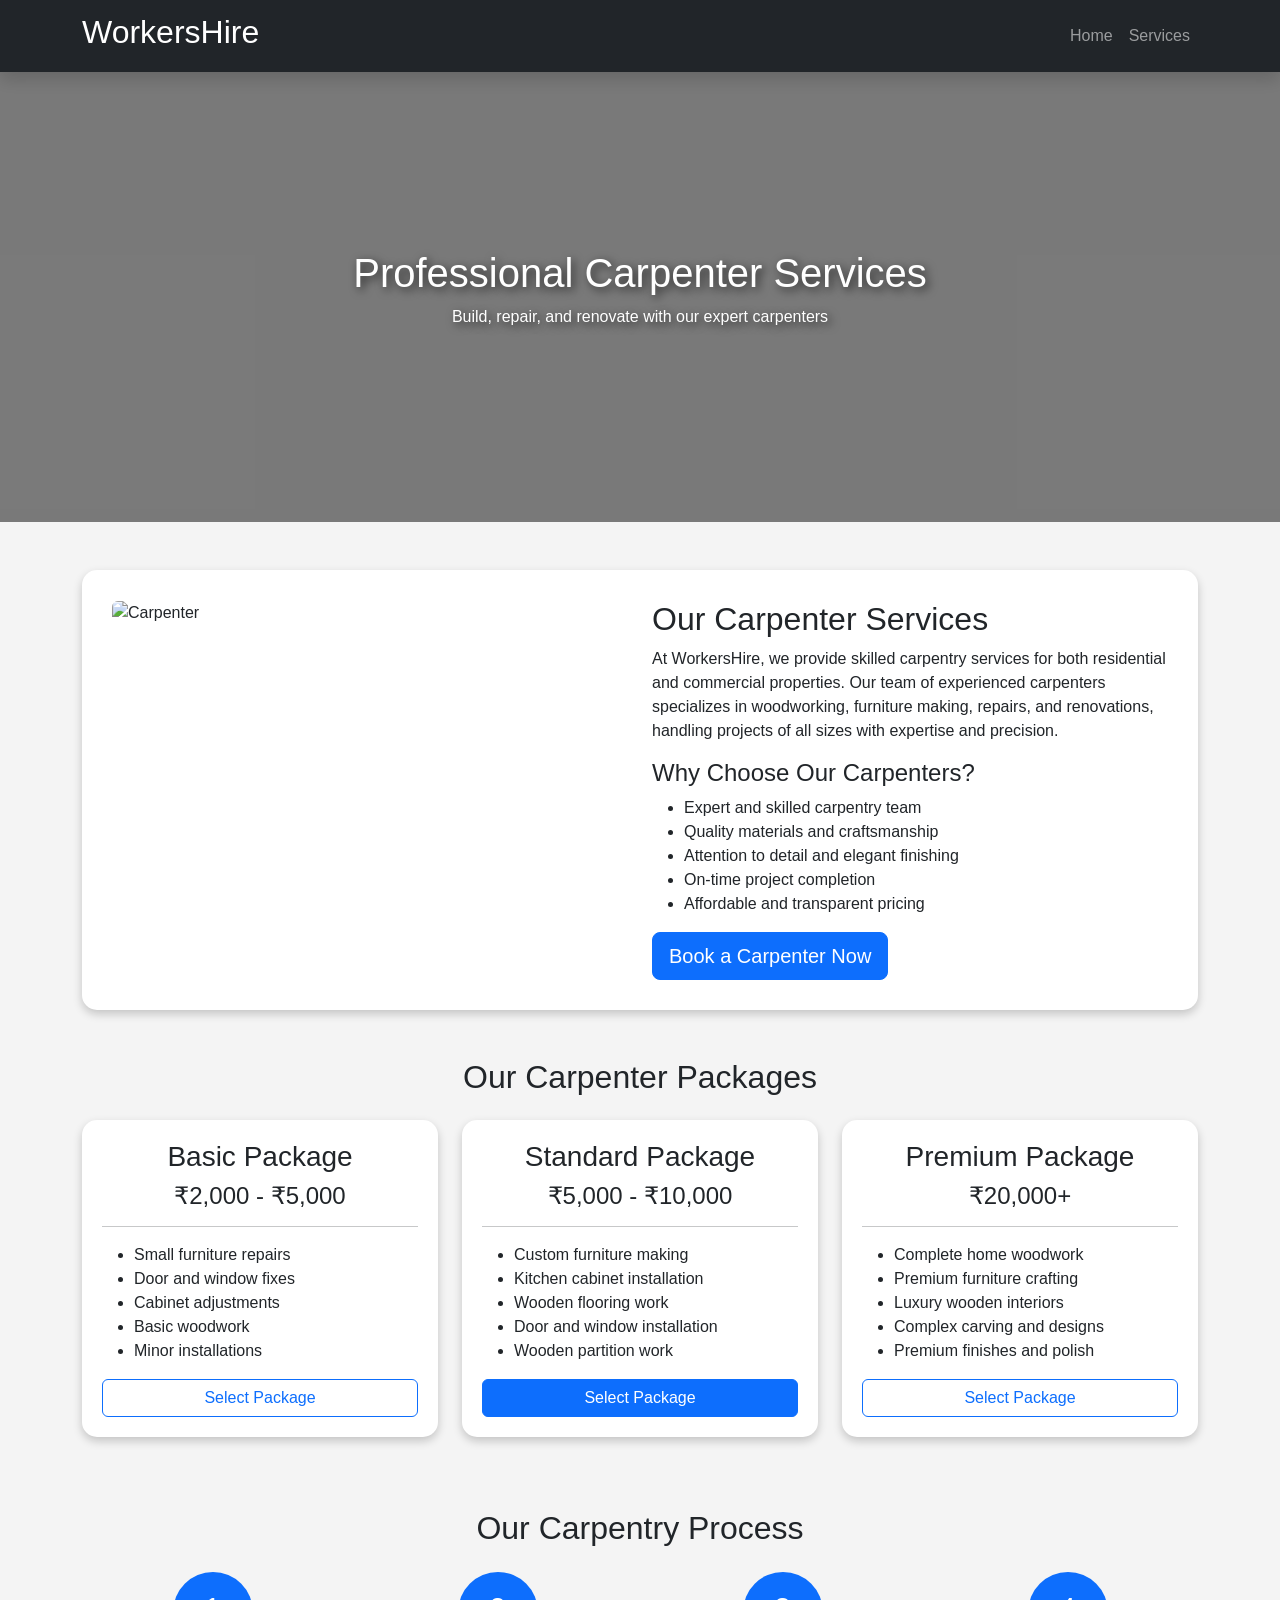
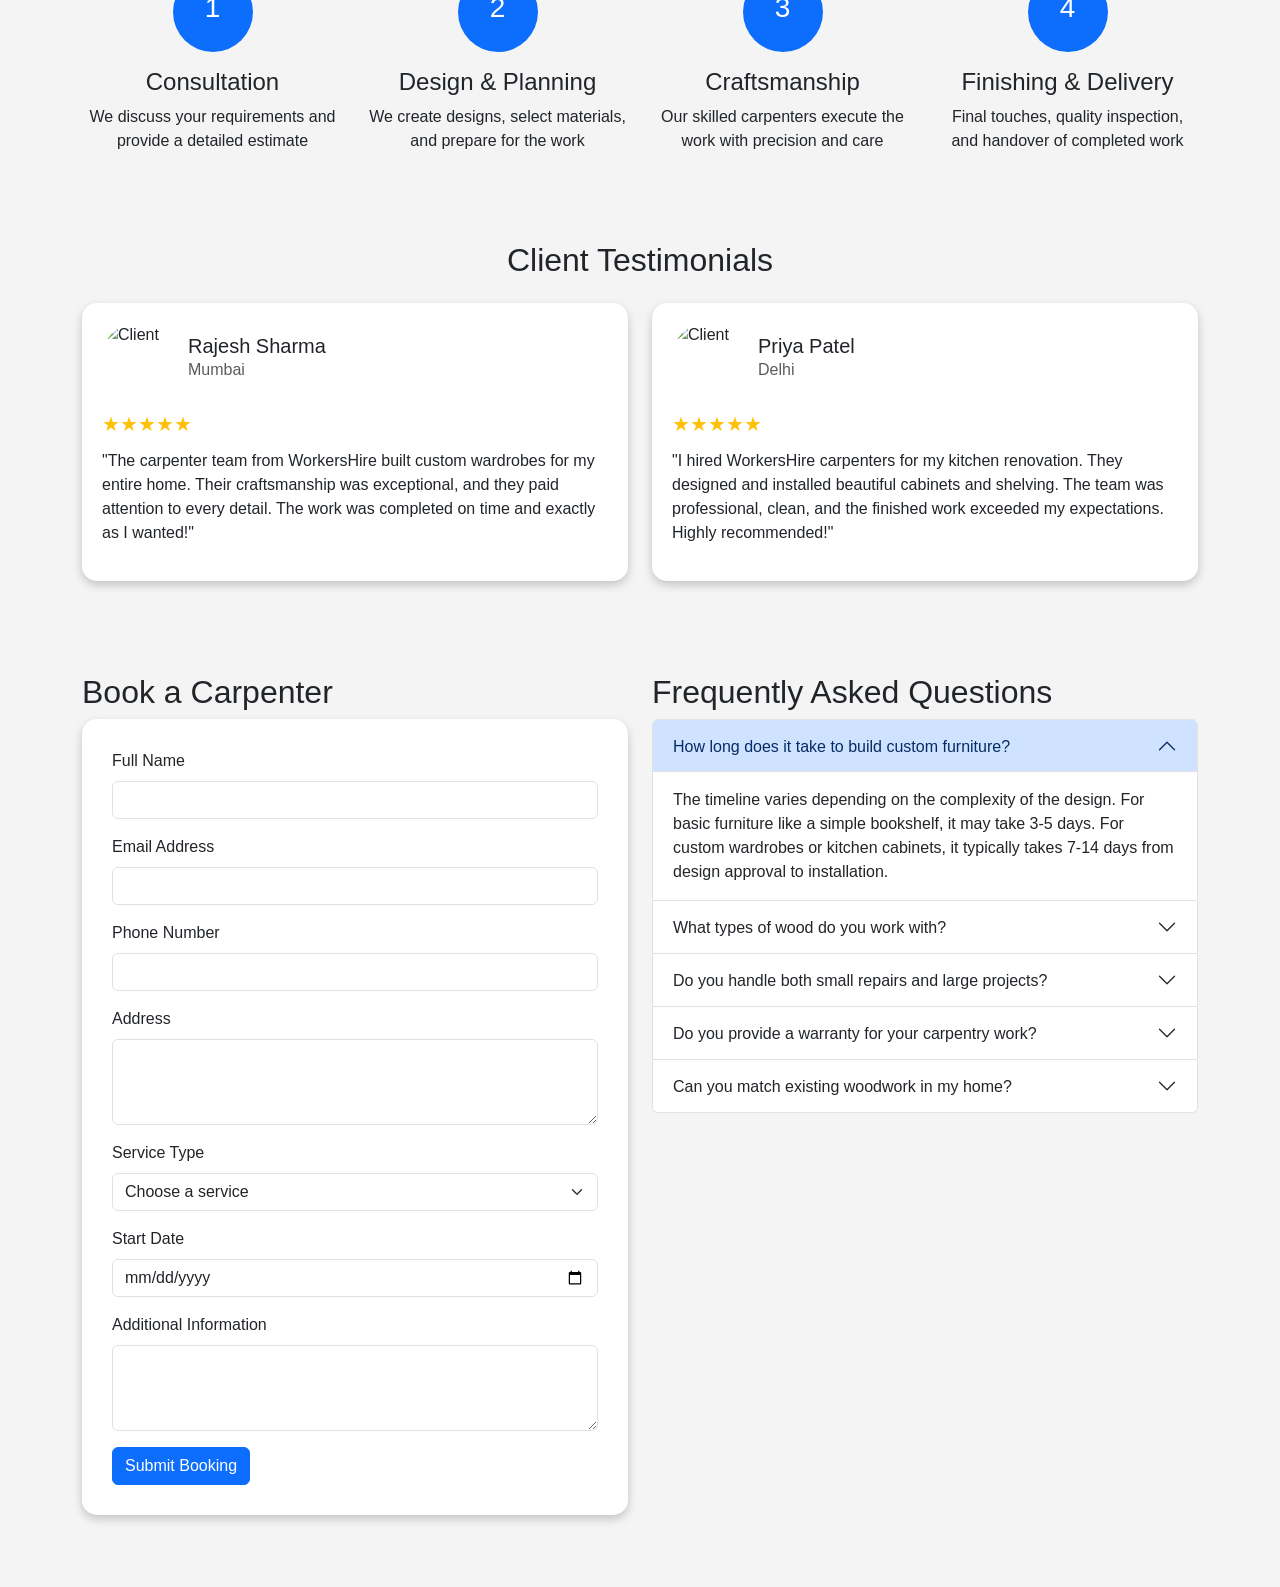
==== frontend/carpenter.html @ bfa10515 "Chnages on 15 march 2026" ====
<!DOCTYPE html>
<html lang="en">
<head>
    <meta charset="UTF-8">
    <meta name="viewport" content="width=device-width, initial-scale=1.0">
    <title>WorkersHire - Carpenter Services</title>
    <link rel="stylesheet" href="style1.css">
    <link href="https://cdn.jsdelivr.net/npm/bootstrap@5.3.0/dist/css/bootstrap.min.css" rel="stylesheet">
    
    <style>
        body {
            font-family: 'Poppins', sans-serif;
            background-color: #f4f4f4;
        }
        .hero {
            background: url('./images/carpenter-hero.jpg') no-repeat center center/cover;
            height: 50vh;
            display: flex;
            align-items: center;
            justify-content: center;
            color: white;
            text-align: center;
            text-shadow: 3px 3px 10px rgba(0, 0, 0, 0.7);
            position: relative;
        }
        .hero::after {
            content: '';
            position: absolute;
            top: 0;
            left: 0;
            width: 100%;
            height: 100%;
            background: rgba(0, 0, 0, 0.5);
        }
        .hero .container {
            position: relative;
            z-index: 2;
        }
        .service-detail {
            border-radius: 15px;
            box-shadow: 0px 4px 10px rgba(0, 0, 0, 0.2);
            padding: 30px;
            background: white;
            margin-bottom: 30px;
        }
        .package-card {
            border-radius: 15px;
            box-shadow: 0px 4px 10px rgba(0, 0, 0, 0.2);
            padding: 20px;
            transition: 0.3s;
            background: white;
            text-align: center;
            height: 100%;
        }
        .package-card:hover {
            transform: scale(1.05);
            box-shadow: 0px 6px 15px rgba(0, 0, 0, 0.3);
        }
        .testimonial-card {
            border-radius: 15px;
            box-shadow: 0px 4px 10px rgba(0, 0, 0, 0.2);
            padding: 20px;
            background: white;
            margin-bottom: 20px;
        }
        .testimonial-card img {
            width: 70px;
            height: 70px;
            border-radius: 50%;
            object-fit: cover;
        }
        .rating {
            color: #ffc107;
            font-size: 20px;
            margin: 10px 0;
        }
        .form-container {
            border-radius: 15px;
            box-shadow: 0px 4px 10px rgba(0, 0, 0, 0.2);
            padding: 30px;
            background: white;
        }
    </style>
</head>
<body>
    <nav class="navbar navbar-expand-lg navbar-dark bg-dark shadow">
        <div class="container">
            <a class="navbar-brand" href="#"><h2>WorkersHire</h2></a>
            <button class="navbar-toggler" type="button" data-bs-toggle="collapse" data-bs-target="#navbarNav">
                <span class="navbar-toggler-icon"></span>
            </button>
            <div class="collapse navbar-collapse" id="navbarNav">
                <ul class="navbar-nav ms-auto">
                    <li class="nav-item"><a class="nav-link" href="./index.html">Home</a></li>
                    <li class="nav-item"><a class="nav-link" href="./services.html">Services</a></li>
                </ul>
            </div>
        </div>
    </nav>

    <header class="hero">
        <div class="container">
            <h1>Professional Carpenter Services</h1>
            <p>Build, repair, and renovate with our expert carpenters</p>
        </div>
    </header>

    <section class="container my-5">
        <div class="service-detail">
            <div class="row">
                <div class="col-md-6">
                    <img src="../images/carpenter.png" alt="Carpenter" class="img-fluid rounded">
                </div>
                <div class="col-md-6">
                    <h2>Our Carpenter Services</h2>
                    <p>At WorkersHire, we provide skilled carpentry services for both residential and commercial properties. Our team of experienced carpenters specializes in woodworking, furniture making, repairs, and renovations, handling projects of all sizes with expertise and precision.</p>
                    <h4>Why Choose Our Carpenters?</h4>
                    <ul>
                        <li>Expert and skilled carpentry team</li>
                        <li>Quality materials and craftsmanship</li>
                        <li>Attention to detail and elegant finishing</li>
                        <li>On-time project completion</li>
                        <li>Affordable and transparent pricing</li>
                    </ul>
                    <button class="btn btn-primary btn-lg" onclick="window.location.href='#target-section'">Book a Carpenter Now</button>
                </div>
            </div>
        </div>
    </section>

    <section class="container my-5">
        <h2 class="text-center mb-4">Our Carpenter Packages</h2>
        <div class="row">
            <div class="col-md-4 mb-4">
                <div class="package-card">
                    <h3>Basic Package</h3>
                    <h4>₹2,000 - ₹5,000</h4>
                    <hr>
                    <ul class="text-start">
                        <li>Small furniture repairs</li>
                        <li>Door and window fixes</li>
                        <li>Cabinet adjustments</li>
                        <li>Basic woodwork</li>
                        <li>Minor installations</li>
                    </ul>
                    <button class="btn btn-outline-primary w-100" onclick="window.location.href='#target-section'">Select Package</button>
                </div>
            </div>
            <div class="col-md-4 mb-4">
                <div class="package-card">
                    <h3>Standard Package</h3>
                    <h4>₹5,000 - ₹10,000</h4>
                    <hr>
                    <ul class="text-start">
                        <li>Custom furniture making</li>
                        <li>Kitchen cabinet installation</li>
                        <li>Wooden flooring work</li>
                        <li>Door and window installation</li>
                        <li>Wooden partition work</li>
                    </ul>
                    <button class="btn btn-primary w-100" onclick="window.location.href='#target-section'">Select Package</button>
                </div>
            </div>
            <div class="col-md-4 mb-4">
                <div class="package-card">
                    <h3>Premium Package</h3>
                    <h4>₹20,000+</h4>
                    <hr>
                    <ul class="text-start">
                        <li>Complete home woodwork</li>
                        <li>Premium furniture crafting</li>
                        <li>Luxury wooden interiors</li>
                        <li>Complex carving and designs</li>
                        <li>Premium finishes and polish</li>
                    </ul>
                    <button class="btn btn-outline-primary w-100" onclick="window.location.href='#target-section'">Select Package</button>
                </div>
            </div>
        </div>
    </section>

    <section class="container my-5">
        <h2 class="text-center mb-4">Our Carpentry Process</h2>
        <div class="row">
            <div class="col-md-3 text-center mb-4">
                <div class="bg-primary text-white rounded-circle d-inline-flex justify-content-center align-items-center mb-3" style="width: 80px; height: 80px;">
                    <h3>1</h3>
                </div>
                <h4>Consultation</h4>
                <p>We discuss your requirements and provide a detailed estimate</p>
            </div>
            <div class="col-md-3 text-center mb-4">
                <div class="bg-primary text-white rounded-circle d-inline-flex justify-content-center align-items-center mb-3" style="width: 80px; height: 80px;">
                    <h3>2</h3>
                </div>
                <h4>Design & Planning</h4>
                <p>We create designs, select materials, and prepare for the work</p>
            </div>
            <div class="col-md-3 text-center mb-4">
                <div class="bg-primary text-white rounded-circle d-inline-flex justify-content-center align-items-center mb-3" style="width: 80px; height: 80px;">
                    <h3>3</h3>
                </div>
                <h4>Craftsmanship</h4>
                <p>Our skilled carpenters execute the work with precision and care</p>
            </div>
            <div class="col-md-3 text-center mb-4">
                <div class="bg-primary text-white rounded-circle d-inline-flex justify-content-center align-items-center mb-3" style="width: 80px; height: 80px;">
                    <h3>4</h3>
                </div>
                <h4>Finishing & Delivery</h4>
                <p>Final touches, quality inspection, and handover of completed work</p>
            </div>
        </div>
    </section>

    <section class="container my-5">
        <h2 class="text-center mb-4">Client Testimonials</h2>
        <div class="row">
            <div class="col-md-6 mb-4">
                <div class="testimonial-card">
                    <div class="d-flex align-items-center mb-3">
                        <img src="../images/male.svg" alt="Client" class="me-3">
                        <div>
                            <h5 class="mb-0">Rajesh Sharma</h5>
                            <p class="text-muted mb-0">Mumbai</p>
                        </div>
                    </div>
                    <div class="rating">★★★★★</div>
                    <p>"The carpenter team from WorkersHire built custom wardrobes for my entire home. Their craftsmanship was exceptional, and they paid attention to every detail. The work was completed on time and exactly as I wanted!"</p>
                </div>
            </div>
            <div class="col-md-6 mb-4">
                <div class="testimonial-card">
                    <div class="d-flex align-items-center mb-3">
                        <img src="../images/female.svg" alt="Client" class="me-3">
                        <div>
                            <h5 class="mb-0">Priya Patel</h5>
                            <p class="text-muted mb-0">Delhi</p>
                        </div>
                    </div>
                    <div class="rating">★★★★★</div>
                    <p>"I hired WorkersHire carpenters for my kitchen renovation. They designed and installed beautiful cabinets and shelving. The team was professional, clean, and the finished work exceeded my expectations. Highly recommended!"</p>
                </div>
            </div>
        </div>
    </section>

    <section class="container my-5" id ="target-section">
        <div class="row">
            <div class="col-md-6 mb-4">
                <h2>Book a Carpenter</h2>
                <div class="form-container">
                    <form>
                        <div class="mb-3">
                            <label for="name" class="form-label">Full Name</label>
                            <input type="text" class="form-control" id="name" required>
                        </div>
                        <div class="mb-3">
                            <label for="email" class="form-label">Email Address</label>
                            <input type="email" class="form-control" id="email" required>
                        </div>
                        <div class="mb-3">
                            <label for="phone" class="form-label">Phone Number</label>
                            <input type="tel" class="form-control" id="phone" required>
                        </div>
                        <div class="mb-3">
                            <label for="address" class="form-label">Address</label>
                            <textarea class="form-control" id="address" rows="3" required></textarea>
                        </div>
                        <div class="mb-3">
                            <label for="service" class="form-label">Service Type</label>
                            <select class="form-select" id="service" required>
                                <option selected disabled value="">Choose a service</option>
                                <option>Furniture Making</option>
                                <option>Furniture Repair</option>
                                <option>Cabinet Installation</option>
                                <option>Door/Window Installation</option>
                                <option>Wooden Flooring</option>
                                <option>Custom Woodwork</option>
                            </select>
                        </div>
                        <div class="mb-3">
                            <label for="start_date" class="form-label">Start Date</label>
                            <input type="date" class="form-control" id="start_date" min="" required>
                        </div>
                        <div class="mb-3">
                            <label for="message" class="form-label">Additional Information</label>
                            <textarea class="form-control" id="message" rows="3"></textarea>
                        </div>
                        <button type="submit" class="btn btn-primary">Submit Booking</button>
                    </form>
                </div>
            </div>
            <div class="col-md-6 mb-4">
                <h2>Frequently Asked Questions</h2>
                <div class="accordion" id="faqAccordion">
                    <div class="accordion-item">
                        <h2 class="accordion-header">
                            <button class="accordion-button" type="button" data-bs-toggle="collapse" data-bs-target="#faq1">
                                How long does it take to build custom furniture?
                            </button>
                        </h2>
                        <div id="faq1" class="accordion-collapse collapse show" data-bs-parent="#faqAccordion">
                            <div class="accordion-body">
                                The timeline varies depending on the complexity of the design. For basic furniture like a simple bookshelf, it may take 3-5 days. For custom wardrobes or kitchen cabinets, it typically takes 7-14 days from design approval to installation.
                            </div>
                        </div>
                    </div>
                    <div class="accordion-item">
                        <h2 class="accordion-header">
                            <button class="accordion-button collapsed" type="button" data-bs-toggle="collapse" data-bs-target="#faq2">
                                What types of wood do you work with?
                            </button>
                        </h2>
                        <div id="faq2" class="accordion-collapse collapse" data-bs-parent="#faqAccordion">
                            <div class="accordion-body">
                                Our carpenters work with a wide range of woods including teak, sheesham, mango wood, oak, pine, and engineered woods like plywood, MDF, and particle board. We can recommend the best material based on your project requirements, durability needs, and budget.
                            </div>
                        </div>
                    </div>
                    <div class="accordion-item">
                        <h2 class="accordion-header">
                            <button class="accordion-button collapsed" type="button" data-bs-toggle="collapse" data-bs-target="#faq3">
                                Do you handle both small repairs and large projects?
                            </button>
                        </h2>
                        <div id="faq3" class="accordion-collapse collapse" data-bs-parent="#faqAccordion">
                            <div class="accordion-body">
                                Yes, our carpenter team is equipped to handle projects of all sizes, from minor furniture repairs to complete home woodwork. We provide the same level of quality and attention to detail regardless of project size.
                            </div>
                        </div>
                    </div>
                    <div class="accordion-item">
                        <h2 class="accordion-header">
                            <button class="accordion-button collapsed" type="button" data-bs-toggle="collapse" data-bs-target="#faq4">
                                Do you provide a warranty for your carpentry work?
                            </button>
                        </h2>
                        <div id="faq4" class="accordion-collapse collapse" data-bs-parent="#faqAccordion">
                            <div class="accordion-body">
                                Yes, we provide a 1-year warranty on our carpentry work. If any issues arise due to poor workmanship or material defects within this period, we will fix them at no additional cost to you.
                            </div>
                        </div>
                    </div>
                    <div class="accordion-item">
                        <h2 class="accordion-header">
                            <button class="accordion-button collapsed" type="button" data-bs-toggle="collapse" data-bs-target="#faq5">
                                Can you match existing woodwork in my home?
                            </button>
                        </h2>
                        <div id="faq5" class="accordion-collapse collapse" data-bs-parent="#faqAccordion">
                            <div class="accordion-body">
                                Yes, our skilled carpenters can match existing woodwork in your home. We carefully analyze the design, wood type, and finish to create new pieces that seamlessly blend with your existing furniture or installations.
                            </div>
                        </div>
                    </div>
                </div>
            </div>
        </div>
    </section>
    <script>
        document.querySelector('form').addEventListener('submit', function(e) {
            e.preventDefault();
            
            // Get the selected service
            const serviceSelect = document.getElementById('service');
            const selectedService = serviceSelect.options[serviceSelect.selectedIndex].text;
            
            // Redirect to payment page with the service parameter
            window.location.href = 'payment.html?service=' + encodeURIComponent(selectedService);
        });

        // Set min date to today
        document.addEventListener('DOMContentLoaded', function() {
            const today = new Date().toISOString().split('T')[0];
            document.getElementById('start_date').min = today;
        });
    </script>

    <script src="https://cdn.jsdelivr.net/npm/bootstrap@5.3.0/dist/js/bootstrap.bundle.min.js"></script>
</body>
</html>
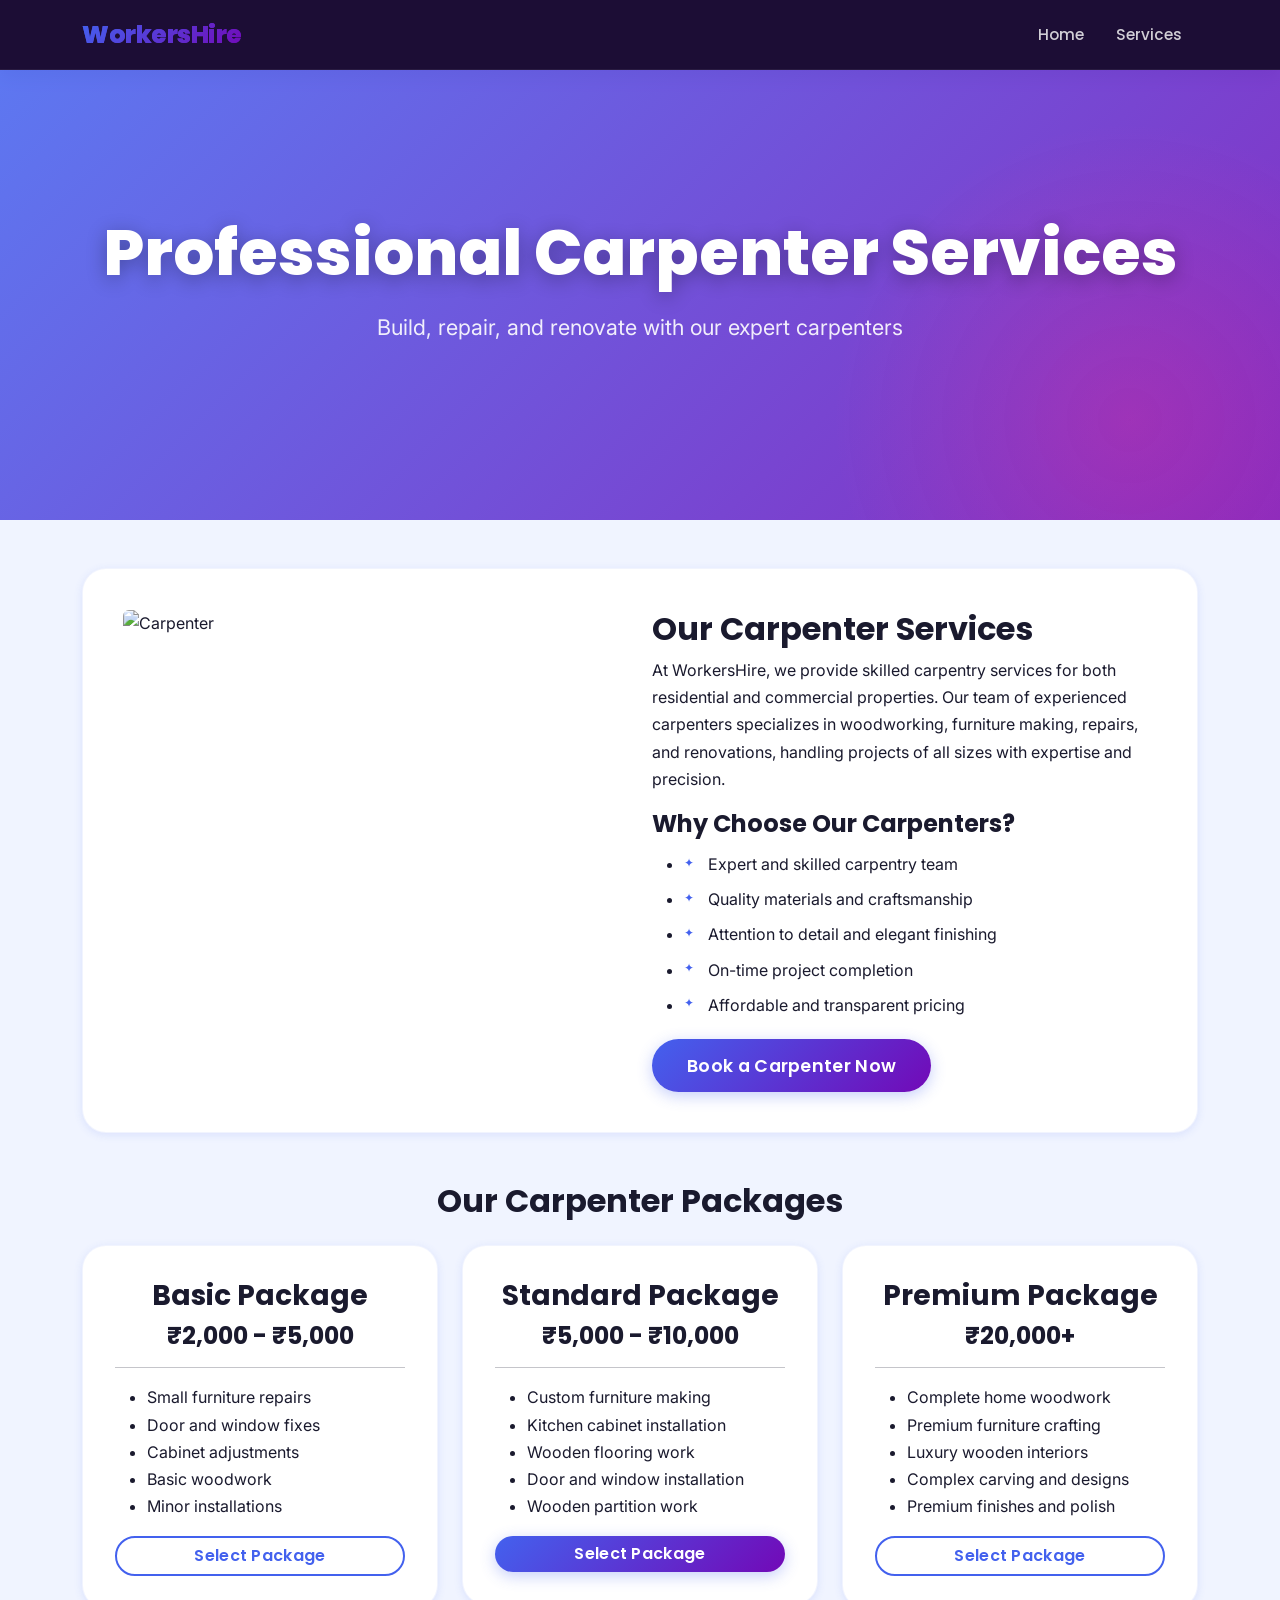
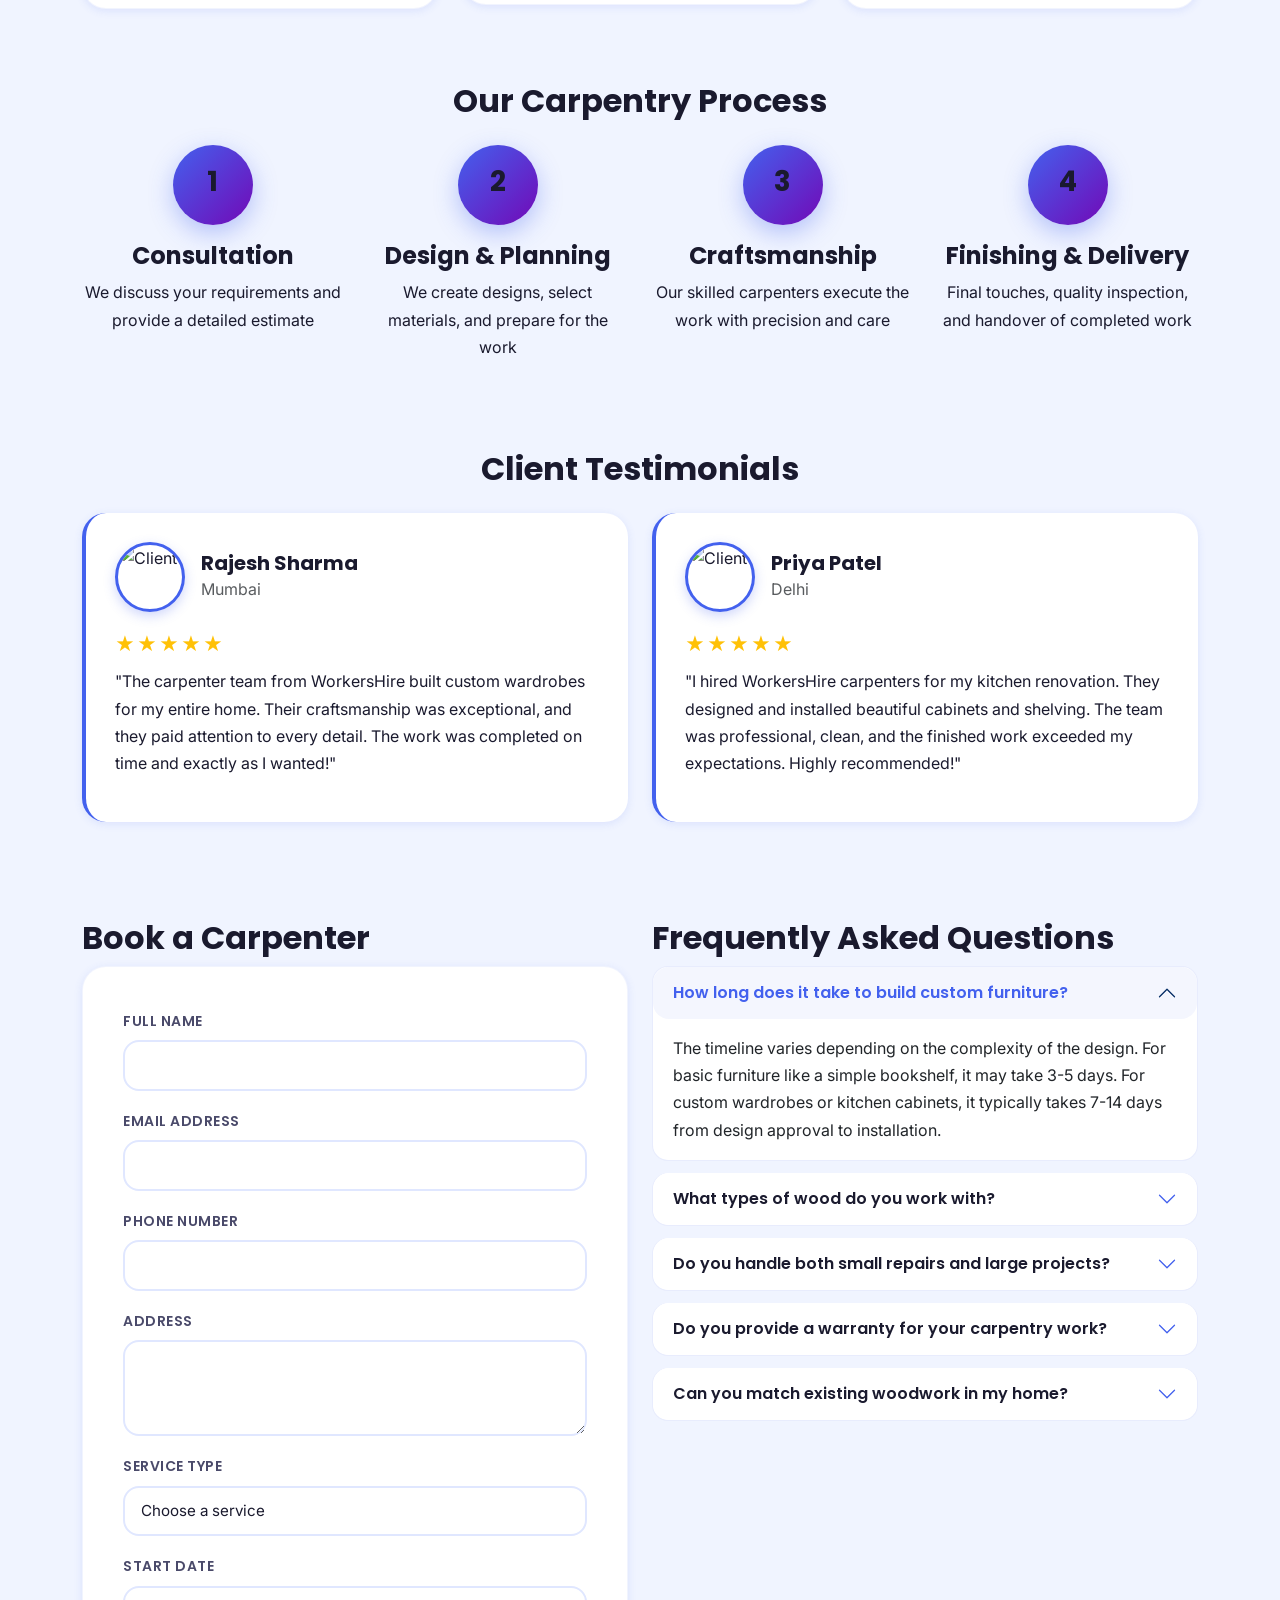
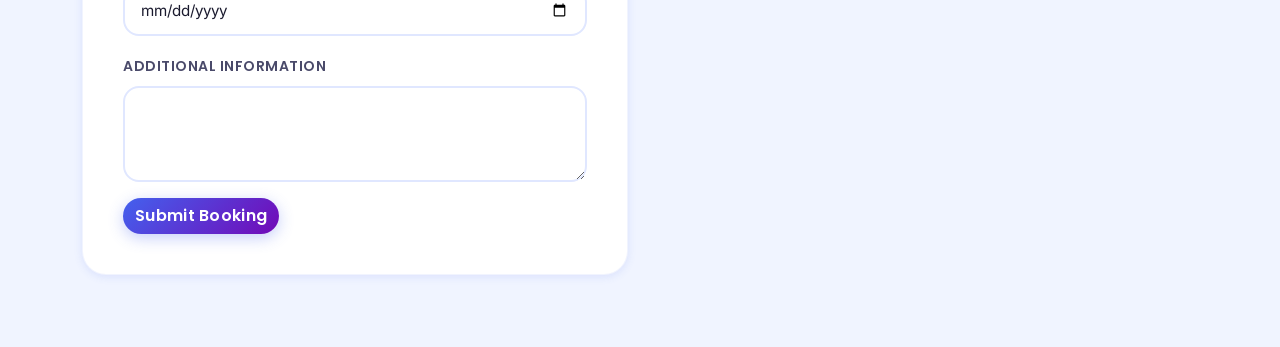
==== commit 8602d954: "feat: comprehensive UI beautification with animations, theme, and proper fonts Co-authored-by: Harsh" ====
--- a/frontend/carpenter.html
+++ b/frontend/carpenter.html
@@ -4,88 +4,16 @@
     <meta charset="UTF-8">
     <meta name="viewport" content="width=device-width, initial-scale=1.0">
     <title>WorkersHire - Carpenter Services</title>
+        <link rel="preconnect" href="https://fonts.googleapis.com">
+    <link rel="preconnect" href="https://fonts.gstatic.com" crossorigin>
+    <link href="https://fonts.googleapis.com/css2?family=Inter:wght@300;400;500;600&family=Poppins:wght@400;500;600;700;800&display=swap" rel="stylesheet">
+    <link href="https://cdn.jsdelivr.net/npm/bootstrap@5.3.0/dist/css/bootstrap.min.css" rel="stylesheet">
     <link rel="stylesheet" href="style1.css">
-    <link href="https://cdn.jsdelivr.net/npm/bootstrap@5.3.0/dist/css/bootstrap.min.css" rel="stylesheet">
-    
-    <style>
-        body {
-            font-family: 'Poppins', sans-serif;
-            background-color: #f4f4f4;
-        }
-        .hero {
-            background: url('./images/carpenter-hero.jpg') no-repeat center center/cover;
-            height: 50vh;
-            display: flex;
-            align-items: center;
-            justify-content: center;
-            color: white;
-            text-align: center;
-            text-shadow: 3px 3px 10px rgba(0, 0, 0, 0.7);
-            position: relative;
-        }
-        .hero::after {
-            content: '';
-            position: absolute;
-            top: 0;
-            left: 0;
-            width: 100%;
-            height: 100%;
-            background: rgba(0, 0, 0, 0.5);
-        }
-        .hero .container {
-            position: relative;
-            z-index: 2;
-        }
-        .service-detail {
-            border-radius: 15px;
-            box-shadow: 0px 4px 10px rgba(0, 0, 0, 0.2);
-            padding: 30px;
-            background: white;
-            margin-bottom: 30px;
-        }
-        .package-card {
-            border-radius: 15px;
-            box-shadow: 0px 4px 10px rgba(0, 0, 0, 0.2);
-            padding: 20px;
-            transition: 0.3s;
-            background: white;
-            text-align: center;
-            height: 100%;
-        }
-        .package-card:hover {
-            transform: scale(1.05);
-            box-shadow: 0px 6px 15px rgba(0, 0, 0, 0.3);
-        }
-        .testimonial-card {
-            border-radius: 15px;
-            box-shadow: 0px 4px 10px rgba(0, 0, 0, 0.2);
-            padding: 20px;
-            background: white;
-            margin-bottom: 20px;
-        }
-        .testimonial-card img {
-            width: 70px;
-            height: 70px;
-            border-radius: 50%;
-            object-fit: cover;
-        }
-        .rating {
-            color: #ffc107;
-            font-size: 20px;
-            margin: 10px 0;
-        }
-        .form-container {
-            border-radius: 15px;
-            box-shadow: 0px 4px 10px rgba(0, 0, 0, 0.2);
-            padding: 30px;
-            background: white;
-        }
-    </style>
 </head>
 <body>
-    <nav class="navbar navbar-expand-lg navbar-dark bg-dark shadow">
+    <nav class="navbar navbar-expand-lg navbar-dark shadow">
         <div class="container">
-            <a class="navbar-brand" href="#"><h2>WorkersHire</h2></a>
+            <a class="navbar-brand" href="index.html"><h2>WorkersHire</h2></a>
             <button class="navbar-toggler" type="button" data-bs-toggle="collapse" data-bs-target="#navbarNav">
                 <span class="navbar-toggler-icon"></span>
             </button>
@@ -98,14 +26,14 @@
         </div>
     </nav>
 
-    <header class="hero">
+    <header class="hero hero-sm">
         <div class="container">
             <h1>Professional Carpenter Services</h1>
             <p>Build, repair, and renovate with our expert carpenters</p>
         </div>
     </header>
 
-    <section class="container my-5">
+    <section class="container my-5 reveal">
         <div class="service-detail">
             <div class="row">
                 <div class="col-md-6">
@@ -128,7 +56,7 @@
         </div>
     </section>
 
-    <section class="container my-5">
+    <section class="container my-5 reveal">
         <h2 class="text-center mb-4">Our Carpenter Packages</h2>
         <div class="row">
             <div class="col-md-4 mb-4">
@@ -179,41 +107,33 @@
         </div>
     </section>
 
-    <section class="container my-5">
+    <section class="container my-5 reveal">
         <h2 class="text-center mb-4">Our Carpentry Process</h2>
         <div class="row">
-            <div class="col-md-3 text-center mb-4">
-                <div class="bg-primary text-white rounded-circle d-inline-flex justify-content-center align-items-center mb-3" style="width: 80px; height: 80px;">
-                    <h3>1</h3>
-                </div>
+            <div class="col-md-3 text-center mb-4 process-step reveal">
+                <div class="step-circle"><h3>1</h3></div>
                 <h4>Consultation</h4>
                 <p>We discuss your requirements and provide a detailed estimate</p>
             </div>
-            <div class="col-md-3 text-center mb-4">
-                <div class="bg-primary text-white rounded-circle d-inline-flex justify-content-center align-items-center mb-3" style="width: 80px; height: 80px;">
-                    <h3>2</h3>
-                </div>
+            <div class="col-md-3 text-center mb-4 process-step reveal">
+                <div class="step-circle"><h3>2</h3></div>
                 <h4>Design & Planning</h4>
                 <p>We create designs, select materials, and prepare for the work</p>
             </div>
-            <div class="col-md-3 text-center mb-4">
-                <div class="bg-primary text-white rounded-circle d-inline-flex justify-content-center align-items-center mb-3" style="width: 80px; height: 80px;">
-                    <h3>3</h3>
-                </div>
+            <div class="col-md-3 text-center mb-4 process-step reveal">
+                <div class="step-circle"><h3>3</h3></div>
                 <h4>Craftsmanship</h4>
                 <p>Our skilled carpenters execute the work with precision and care</p>
             </div>
-            <div class="col-md-3 text-center mb-4">
-                <div class="bg-primary text-white rounded-circle d-inline-flex justify-content-center align-items-center mb-3" style="width: 80px; height: 80px;">
-                    <h3>4</h3>
-                </div>
+            <div class="col-md-3 text-center mb-4 process-step reveal">
+                <div class="step-circle"><h3>4</h3></div>
                 <h4>Finishing & Delivery</h4>
                 <p>Final touches, quality inspection, and handover of completed work</p>
             </div>
         </div>
     </section>
 
-    <section class="container my-5">
+    <section class="container my-5 reveal">
         <h2 class="text-center mb-4">Client Testimonials</h2>
         <div class="row">
             <div class="col-md-6 mb-4">
@@ -245,7 +165,7 @@
         </div>
     </section>
 
-    <section class="container my-5" id ="target-section">
+    <section class="container my-5 reveal" id ="target-section">
         <div class="row">
             <div class="col-md-6 mb-4">
                 <h2>Book a Carpenter</h2>
@@ -378,5 +298,17 @@
     </script>
 
     <script src="https://cdn.jsdelivr.net/npm/bootstrap@5.3.0/dist/js/bootstrap.bundle.min.js"></script>
+
+    <script>
+        window.addEventListener('scroll', () => {
+            document.querySelector('.navbar').classList.toggle('scrolled', window.scrollY > 50);
+        });
+        const observer = new IntersectionObserver((entries) => {
+            entries.forEach(entry => {
+                if (entry.isIntersecting) entry.target.classList.add('revealed');
+            });
+        }, { threshold: 0.1 });
+        document.querySelectorAll('.reveal').forEach(el => observer.observe(el));
+    </script>
 </body>
 </html>
--- a/frontend/style1.css
+++ b/frontend/style1.css
@@ -0,0 +1,1016 @@
+/* ============================================================
+   WorkersHire — Global Design System
+   Fonts: Poppins (headings/UI), Inter (body text)
+   Palette: Blue–Violet gradient primary, warm white backgrounds
+   ============================================================ */
+
+/* ---------- Google Fonts ---------- */
+@import url('https://fonts.googleapis.com/css2?family=Inter:wght@300;400;500;600&family=Poppins:wght@400;500;600;700;800&display=swap');
+
+/* ---------- CSS Variables ---------- */
+:root {
+  --primary:        #4361ee;
+  --primary-dark:   #3a0ca3;
+  --secondary:      #7209b7;
+  --accent:         #f72585;
+  --success:        #06d6a0;
+  --warning:        #ffd166;
+  --danger:         #ef233c;
+
+  --bg-light:       #f0f4ff;
+  --bg-white:       #ffffff;
+  --bg-dark:        #10002b;
+
+  --text-dark:      #1a1a2e;
+  --text-medium:    #4a4a6a;
+  --text-light:     #9a9ab0;
+  --text-white:     #ffffff;
+
+  --shadow-sm:      0 2px 8px rgba(67, 97, 238, 0.12);
+  --shadow-md:      0 8px 24px rgba(67, 97, 238, 0.18);
+  --shadow-lg:      0 20px 50px rgba(67, 97, 238, 0.22);
+  --shadow-glow:    0 0 30px rgba(114, 9, 183, 0.35);
+
+  --radius-sm:      8px;
+  --radius-md:      16px;
+  --radius-lg:      24px;
+  --radius-xl:      36px;
+  --radius-full:    9999px;
+
+  --transition:     0.35s cubic-bezier(0.4, 0, 0.2, 1);
+  --transition-slow:0.6s cubic-bezier(0.4, 0, 0.2, 1);
+
+  --gradient-main:  linear-gradient(135deg, var(--primary) 0%, var(--secondary) 100%);
+  --gradient-warm:  linear-gradient(135deg, #f72585 0%, #7209b7 100%);
+  --gradient-cool:  linear-gradient(135deg, #4cc9f0 0%, #4361ee 100%);
+  --gradient-hero:  linear-gradient(135deg, rgba(67,97,238,0.85) 0%, rgba(114,9,183,0.85) 100%);
+}
+
+/* ---------- Reset & Base ---------- */
+*, *::before, *::after {
+  box-sizing: border-box;
+}
+
+html {
+  scroll-behavior: smooth;
+}
+
+body {
+  font-family: 'Inter', 'Poppins', sans-serif;
+  font-size: 1rem;
+  line-height: 1.7;
+  color: var(--text-dark);
+  background-color: var(--bg-light);
+  overflow-x: hidden;
+}
+
+h1, h2, h3, h4, h5, h6 {
+  font-family: 'Poppins', sans-serif;
+  font-weight: 700;
+  line-height: 1.25;
+  color: var(--text-dark);
+}
+
+a {
+  transition: color var(--transition);
+}
+
+img {
+  max-width: 100%;
+  height: auto;
+}
+
+/* ---------- Keyframe Animations ---------- */
+@keyframes fadeInUp {
+  from { opacity: 0; transform: translateY(30px); }
+  to   { opacity: 1; transform: translateY(0); }
+}
+
+@keyframes fadeInDown {
+  from { opacity: 0; transform: translateY(-30px); }
+  to   { opacity: 1; transform: translateY(0); }
+}
+
+@keyframes fadeInLeft {
+  from { opacity: 0; transform: translateX(-40px); }
+  to   { opacity: 1; transform: translateX(0); }
+}
+
+@keyframes fadeInRight {
+  from { opacity: 0; transform: translateX(40px); }
+  to   { opacity: 1; transform: translateX(0); }
+}
+
+@keyframes scaleIn {
+  from { opacity: 0; transform: scale(0.85); }
+  to   { opacity: 1; transform: scale(1); }
+}
+
+@keyframes float {
+  0%, 100% { transform: translateY(0); }
+  50%       { transform: translateY(-12px); }
+}
+
+@keyframes pulse-glow {
+  0%, 100% { box-shadow: 0 0 0 0 rgba(67, 97, 238, 0.35); }
+  50%       { box-shadow: 0 0 0 16px rgba(67, 97, 238, 0); }
+}
+
+@keyframes shimmer {
+  0%   { background-position: -200% 0; }
+  100% { background-position:  200% 0; }
+}
+
+@keyframes gradientShift {
+  0%   { background-position: 0% 50%; }
+  50%  { background-position: 100% 50%; }
+  100% { background-position: 0% 50%; }
+}
+
+@keyframes rotateIn {
+  from { opacity: 0; transform: rotate(-6deg) scale(0.9); }
+  to   { opacity: 1; transform: rotate(0) scale(1); }
+}
+
+/* ---------- Utility Animation Classes ---------- */
+.animate-fade-up   { animation: fadeInUp   0.7s var(--transition) both; }
+.animate-fade-down { animation: fadeInDown 0.7s var(--transition) both; }
+.animate-fade-left { animation: fadeInLeft 0.7s var(--transition) both; }
+.animate-fade-right{ animation: fadeInRight 0.7s var(--transition) both; }
+.animate-scale     { animation: scaleIn    0.6s var(--transition) both; }
+.animate-float     { animation: float 3s ease-in-out infinite; }
+
+.delay-1 { animation-delay: 0.1s; }
+.delay-2 { animation-delay: 0.2s; }
+.delay-3 { animation-delay: 0.3s; }
+.delay-4 { animation-delay: 0.4s; }
+.delay-5 { animation-delay: 0.5s; }
+.delay-6 { animation-delay: 0.6s; }
+
+/* ---------- Scroll-reveal (JS adds .revealed) ---------- */
+.reveal {
+  opacity: 0;
+  transform: translateY(40px);
+  transition: opacity 0.7s ease, transform 0.7s ease;
+}
+.reveal.revealed {
+  opacity: 1;
+  transform: translateY(0);
+}
+
+/* ---------- Navbar ---------- */
+.navbar {
+  background: rgba(16, 0, 43, 0.95) !important;
+  backdrop-filter: blur(16px);
+  -webkit-backdrop-filter: blur(16px);
+  border-bottom: 1px solid rgba(255, 255, 255, 0.06);
+  padding: 0.85rem 0;
+  transition: background var(--transition), box-shadow var(--transition);
+  box-shadow: 0 2px 20px rgba(0, 0, 0, 0.25);
+}
+
+.navbar.scrolled {
+  background: rgba(16, 0, 43, 0.98) !important;
+  box-shadow: 0 4px 30px rgba(0, 0, 0, 0.4);
+}
+
+.navbar-brand {
+  font-family: 'Poppins', sans-serif;
+  font-size: 1.55rem;
+  font-weight: 800;
+  background: var(--gradient-main);
+  -webkit-background-clip: text;
+  -webkit-text-fill-color: transparent;
+  background-clip: text;
+  letter-spacing: -0.5px;
+  transition: opacity var(--transition);
+}
+
+.navbar-brand:hover {
+  opacity: 0.85;
+}
+
+.navbar-brand h2 {
+  font-size: inherit;
+  font-weight: inherit;
+  margin: 0;
+  background: var(--gradient-main);
+  -webkit-background-clip: text;
+  -webkit-text-fill-color: transparent;
+  background-clip: text;
+}
+
+.nav-link {
+  font-family: 'Poppins', sans-serif;
+  font-weight: 500;
+  font-size: 0.95rem;
+  color: rgba(255, 255, 255, 0.8) !important;
+  padding: 0.5rem 1rem !important;
+  border-radius: var(--radius-full);
+  transition: color var(--transition), background var(--transition);
+  position: relative;
+}
+
+.nav-link::after {
+  content: '';
+  position: absolute;
+  bottom: 4px;
+  left: 50%;
+  transform: translateX(-50%);
+  width: 0;
+  height: 2px;
+  background: var(--gradient-main);
+  border-radius: var(--radius-full);
+  transition: width var(--transition);
+}
+
+.nav-link:hover {
+  color: #fff !important;
+  background: rgba(255, 255, 255, 0.08);
+}
+
+.nav-link:hover::after,
+.nav-link.active::after {
+  width: 60%;
+}
+
+/* Navbar CTA button */
+.navbar .btn-nav-cta {
+  background: var(--gradient-main);
+  color: #fff !important;
+  border: none;
+  border-radius: var(--radius-full);
+  padding: 0.45rem 1.25rem !important;
+  font-weight: 600;
+  transition: transform var(--transition), box-shadow var(--transition), opacity var(--transition);
+}
+
+.navbar .btn-nav-cta::after { display: none; }
+
+.navbar .btn-nav-cta:hover {
+  transform: translateY(-2px);
+  box-shadow: 0 8px 20px rgba(67, 97, 238, 0.4);
+  opacity: 1;
+}
+
+/* ---------- Hero Sections ---------- */
+.hero {
+  position: relative;
+  min-height: 88vh;
+  display: flex;
+  align-items: center;
+  justify-content: center;
+  text-align: center;
+  overflow: hidden;
+  background-size: cover !important;
+  background-position: center !important;
+  background-repeat: no-repeat !important;
+}
+
+.hero::before {
+  content: '';
+  position: absolute;
+  inset: 0;
+  background: var(--gradient-hero);
+  z-index: 1;
+}
+
+/* Animated blob decorations */
+.hero::after {
+  content: '';
+  position: absolute;
+  width: 600px;
+  height: 600px;
+  background: radial-gradient(circle, rgba(247,37,133,0.25) 0%, transparent 70%);
+  bottom: -200px;
+  right: -150px;
+  border-radius: 50%;
+  z-index: 1;
+  animation: float 6s ease-in-out infinite;
+}
+
+.hero .container {
+  position: relative;
+  z-index: 2;
+}
+
+.hero h1 {
+  font-size: clamp(2.2rem, 5vw, 4rem);
+  font-weight: 800;
+  color: #fff;
+  text-shadow: 0 4px 20px rgba(0, 0, 0, 0.3);
+  margin-bottom: 1rem;
+  animation: fadeInDown 0.9s ease both;
+}
+
+.hero p {
+  font-size: clamp(1rem, 2.5vw, 1.35rem);
+  color: rgba(255, 255, 255, 0.9);
+  max-width: 640px;
+  margin: 0 auto 2rem;
+  animation: fadeInUp 0.9s 0.2s ease both;
+}
+
+.hero .btn {
+  animation: scaleIn 0.7s 0.4s ease both;
+}
+
+/* Shorter hero for inner pages */
+.hero-sm {
+  min-height: 50vh;
+}
+
+/* ---------- Buttons ---------- */
+.btn {
+  font-family: 'Poppins', sans-serif;
+  font-weight: 600;
+  border-radius: var(--radius-full);
+  letter-spacing: 0.3px;
+  transition: transform var(--transition), box-shadow var(--transition), opacity var(--transition);
+  position: relative;
+  overflow: hidden;
+}
+
+.btn::before {
+  content: '';
+  position: absolute;
+  top: 0;
+  left: -100%;
+  width: 100%;
+  height: 100%;
+  background: linear-gradient(90deg, transparent, rgba(255,255,255,0.18), transparent);
+  transition: left 0.5s ease;
+}
+
+.btn:hover::before {
+  left: 100%;
+}
+
+.btn:hover {
+  transform: translateY(-3px);
+}
+
+.btn:active {
+  transform: translateY(-1px);
+}
+
+.btn-primary {
+  background: var(--gradient-main);
+  border: none;
+  color: #fff;
+  box-shadow: 0 4px 15px rgba(67, 97, 238, 0.3);
+}
+
+.btn-primary:hover {
+  box-shadow: 0 8px 25px rgba(67, 97, 238, 0.45);
+  background: var(--gradient-main);
+  color: #fff;
+}
+
+.btn-outline-primary {
+  border: 2px solid var(--primary);
+  color: var(--primary);
+  background: transparent;
+}
+
+.btn-outline-primary:hover {
+  background: var(--gradient-main);
+  border-color: transparent;
+  color: #fff;
+  box-shadow: 0 8px 25px rgba(67, 97, 238, 0.35);
+}
+
+.btn-light {
+  background: rgba(255, 255, 255, 0.95);
+  color: var(--primary-dark);
+  font-weight: 700;
+  box-shadow: 0 4px 20px rgba(0, 0, 0, 0.15);
+}
+
+.btn-light:hover {
+  background: #fff;
+  color: var(--primary);
+  box-shadow: 0 10px 30px rgba(0, 0, 0, 0.2);
+}
+
+.btn-success {
+  background: linear-gradient(135deg, #06d6a0, #0096c7);
+  border: none;
+  color: #fff;
+  box-shadow: 0 4px 15px rgba(6, 214, 160, 0.3);
+}
+
+.btn-success:hover {
+  background: linear-gradient(135deg, #05c495, #008ab3);
+  box-shadow: 0 8px 25px rgba(6, 214, 160, 0.45);
+  color: #fff;
+}
+
+.btn-secondary {
+  background: linear-gradient(135deg, #6c757d, #495057);
+  border: none;
+  color: #fff;
+}
+
+.btn-lg {
+  padding: 0.85rem 2.2rem;
+  font-size: 1.1rem;
+}
+
+/* ---------- Cards (service cards, package cards, etc.) ---------- */
+.service-card,
+.package-card,
+.worker-card,
+.stat-card {
+  background: var(--bg-white);
+  border-radius: var(--radius-lg);
+  box-shadow: var(--shadow-sm);
+  transition: transform var(--transition), box-shadow var(--transition);
+  overflow: hidden;
+  border: 1px solid rgba(67, 97, 238, 0.07);
+}
+
+.service-card:hover,
+.package-card:hover,
+.worker-card:hover {
+  transform: translateY(-8px) scale(1.01);
+  box-shadow: var(--shadow-lg);
+  border-color: rgba(67, 97, 238, 0.15);
+}
+
+.service-card img {
+  width: 100%;
+  height: 200px;
+  object-fit: cover;
+  border-radius: var(--radius-md) var(--radius-md) 0 0;
+  transition: transform var(--transition-slow);
+}
+
+.service-card:hover img {
+  transform: scale(1.06);
+}
+
+.service-card h3 {
+  font-size: 1.25rem;
+  font-weight: 700;
+  margin-top: 1rem;
+  color: var(--text-dark);
+}
+
+.package-card {
+  padding: 2rem;
+  text-align: center;
+  position: relative;
+}
+
+.package-card.featured {
+  background: var(--gradient-main);
+  color: #fff;
+  transform: scale(1.04);
+}
+
+.package-card.featured h3,
+.package-card.featured h4,
+.package-card.featured li,
+.package-card.featured p {
+  color: #fff !important;
+}
+
+.package-card.featured .btn {
+  background: rgba(255,255,255,0.2);
+  border: 2px solid rgba(255,255,255,0.7);
+  color: #fff;
+}
+
+.package-card.featured .btn:hover {
+  background: #fff;
+  color: var(--primary);
+}
+
+/* ---------- Section Titles ---------- */
+.section-title {
+  font-size: clamp(1.8rem, 3vw, 2.5rem);
+  font-weight: 800;
+  color: var(--text-dark);
+  margin-bottom: 0.5rem;
+  position: relative;
+  display: inline-block;
+}
+
+.section-title::after {
+  content: '';
+  display: block;
+  width: 60px;
+  height: 4px;
+  background: var(--gradient-main);
+  border-radius: var(--radius-full);
+  margin: 0.6rem auto 0;
+}
+
+.section-subtitle {
+  font-size: 1.05rem;
+  color: var(--text-medium);
+  max-width: 600px;
+  margin: 0 auto 2.5rem;
+}
+
+/* ---------- About Section ---------- */
+.about-section {
+  padding: 80px 0;
+  background: var(--gradient-main);
+  background-size: 200% 200%;
+  animation: gradientShift 8s ease infinite;
+  color: #fff;
+  text-align: center;
+  border-radius: var(--radius-xl);
+  margin: 40px auto;
+  width: 90%;
+  box-shadow: var(--shadow-lg);
+  position: relative;
+  overflow: hidden;
+}
+
+.about-section::before {
+  content: '';
+  position: absolute;
+  width: 400px;
+  height: 400px;
+  background: rgba(255, 255, 255, 0.06);
+  border-radius: 50%;
+  top: -100px;
+  left: -100px;
+  pointer-events: none;
+}
+
+.about-section::after {
+  content: '';
+  position: absolute;
+  width: 300px;
+  height: 300px;
+  background: rgba(255, 255, 255, 0.06);
+  border-radius: 50%;
+  bottom: -80px;
+  right: -80px;
+  pointer-events: none;
+}
+
+.about-section h2 {
+  color: #fff;
+  font-size: 2.4rem;
+  font-weight: 800;
+  margin-bottom: 1rem;
+}
+
+.about-section p {
+  font-size: 1.1rem;
+  color: rgba(255,255,255,0.9);
+  max-width: 780px;
+  margin: 0 auto 1rem;
+}
+
+.about-section .list-group-item {
+  background: rgba(255,255,255,0.1);
+  border: 1px solid rgba(255,255,255,0.15);
+  color: #fff;
+  border-radius: var(--radius-sm);
+  margin-bottom: 0.5rem;
+  font-weight: 500;
+  backdrop-filter: blur(6px);
+  transition: background var(--transition), transform var(--transition);
+}
+
+.about-section .list-group-item:hover {
+  background: rgba(255,255,255,0.18);
+  transform: translateX(6px);
+}
+
+/* ---------- Services Section (home page) ---------- */
+.services-section {
+  padding: 80px 0;
+  text-align: center;
+  border-radius: var(--radius-xl);
+  margin: 40px auto;
+  width: 90%;
+  background: var(--bg-white);
+  box-shadow: var(--shadow-md);
+}
+
+.services-section h2 {
+  font-size: 2.2rem;
+  font-weight: 800;
+  margin-bottom: 0.5rem;
+  background: var(--gradient-main);
+  -webkit-background-clip: text;
+  -webkit-text-fill-color: transparent;
+  background-clip: text;
+}
+
+/* Service buttons on home page */
+.services-section .btn-service {
+  font-family: 'Poppins', sans-serif;
+  font-size: 1rem;
+  font-weight: 600;
+  padding: 1rem 1.2rem;
+  border-radius: var(--radius-md);
+  background: var(--gradient-main);
+  border: none;
+  color: #fff;
+  transition: transform var(--transition), box-shadow var(--transition);
+  box-shadow: var(--shadow-sm);
+  width: 100%;
+}
+
+.services-section .btn-service:hover {
+  transform: translateY(-5px) scale(1.03);
+  box-shadow: var(--shadow-md);
+}
+
+/* Override Bootstrap btn-primary inside services-section */
+.services-section .btn-primary {
+  font-size: 1rem;
+  padding: 1rem 1.2rem;
+  border-radius: var(--radius-md);
+}
+
+/* ---------- Testimonials ---------- */
+.testimonial-card {
+  background: var(--bg-white);
+  border-radius: var(--radius-lg);
+  box-shadow: var(--shadow-sm);
+  padding: 1.8rem;
+  margin-bottom: 1.5rem;
+  border-left: 4px solid var(--primary);
+  transition: transform var(--transition), box-shadow var(--transition);
+}
+
+.testimonial-card:hover {
+  transform: translateY(-5px);
+  box-shadow: var(--shadow-md);
+}
+
+.testimonial-card img {
+  width: 70px;
+  height: 70px;
+  border-radius: 50%;
+  object-fit: cover;
+  border: 3px solid var(--primary);
+  box-shadow: 0 4px 12px rgba(67, 97, 238, 0.25);
+}
+
+.rating {
+  color: #ffc107;
+  font-size: 1.2rem;
+  letter-spacing: 2px;
+  margin: 0.5rem 0;
+}
+
+/* ---------- Service Detail Page ---------- */
+.service-detail {
+  border-radius: var(--radius-lg);
+  box-shadow: var(--shadow-sm);
+  padding: 2.5rem;
+  background: var(--bg-white);
+  margin-bottom: 2rem;
+  border: 1px solid rgba(67, 97, 238, 0.07);
+  transition: box-shadow var(--transition);
+}
+
+.service-detail:hover {
+  box-shadow: var(--shadow-md);
+}
+
+.service-detail ul li {
+  padding: 0.25rem 0;
+  position: relative;
+  padding-left: 1.5rem;
+}
+
+.service-detail ul li::before {
+  content: '✦';
+  position: absolute;
+  left: 0;
+  color: var(--primary);
+  font-size: 0.75rem;
+  top: 0.35rem;
+}
+
+/* ---------- Process Steps ---------- */
+.process-step .step-circle {
+  width: 80px;
+  height: 80px;
+  background: var(--gradient-main);
+  border-radius: 50%;
+  display: flex;
+  align-items: center;
+  justify-content: center;
+  margin: 0 auto 1rem;
+  color: #fff;
+  font-size: 1.6rem;
+  font-weight: 800;
+  box-shadow: 0 8px 24px rgba(67, 97, 238, 0.35);
+  transition: transform var(--transition), box-shadow var(--transition);
+  animation: pulse-glow 2.5s ease-in-out infinite;
+}
+
+.process-step:hover .step-circle {
+  transform: scale(1.12);
+  box-shadow: var(--shadow-glow);
+}
+
+/* ---------- Forms ---------- */
+.form-container {
+  border-radius: var(--radius-lg);
+  box-shadow: var(--shadow-sm);
+  padding: 2.5rem;
+  background: var(--bg-white);
+  border: 1px solid rgba(67, 97, 238, 0.07);
+}
+
+.form-label {
+  font-family: 'Poppins', sans-serif;
+  font-weight: 600;
+  font-size: 0.875rem;
+  color: var(--text-medium);
+  margin-bottom: 0.4rem;
+  text-transform: uppercase;
+  letter-spacing: 0.5px;
+}
+
+.form-control,
+.form-select {
+  border-radius: var(--radius-md);
+  border: 2px solid #e0e7ff;
+  padding: 0.75rem 1rem;
+  font-family: 'Inter', sans-serif;
+  font-size: 0.95rem;
+  color: var(--text-dark);
+  background: var(--bg-white);
+  transition: border-color var(--transition), box-shadow var(--transition), transform var(--transition);
+}
+
+.form-control:focus,
+.form-select:focus {
+  border-color: var(--primary);
+  box-shadow: 0 0 0 4px rgba(67, 97, 238, 0.12);
+  outline: none;
+  transform: translateY(-1px);
+}
+
+.form-control::placeholder {
+  color: var(--text-light);
+}
+
+/* ---------- Login Page Specific ---------- */
+.login-container {
+  background: rgba(255, 255, 255, 0.96) !important;
+  border-radius: var(--radius-xl) !important;
+  box-shadow: var(--shadow-lg) !important;
+  backdrop-filter: blur(20px);
+  -webkit-backdrop-filter: blur(20px);
+  border: 1px solid rgba(255,255,255,0.8);
+}
+
+.login-header h2 {
+  background: var(--gradient-main);
+  -webkit-background-clip: text;
+  -webkit-text-fill-color: transparent;
+  background-clip: text;
+  font-size: 2rem;
+  font-weight: 800;
+}
+
+.role-btn {
+  border-radius: var(--radius-full) !important;
+  font-weight: 600 !important;
+  transition: all var(--transition) !important;
+}
+
+.role-btn.active {
+  background: var(--gradient-main) !important;
+  border-color: transparent !important;
+  color: #fff !important;
+  box-shadow: 0 8px 24px rgba(67, 97, 238, 0.3) !important;
+}
+
+.toggle-link {
+  color: var(--primary) !important;
+  font-weight: 600;
+}
+
+.toggle-link:hover {
+  color: var(--secondary) !important;
+}
+
+/* ---------- Payment Page ---------- */
+.payment-container {
+  border-radius: var(--radius-lg) !important;
+  box-shadow: var(--shadow-md) !important;
+  border: 1px solid rgba(67, 97, 238, 0.07);
+}
+
+.payment-method {
+  border-radius: var(--radius-md) !important;
+  border: 2px solid #e0e7ff !important;
+  transition: all var(--transition) !important;
+}
+
+.payment-method:hover,
+.payment-method.active {
+  border-color: var(--primary) !important;
+  background: rgba(67, 97, 238, 0.05) !important;
+  box-shadow: 0 0 0 3px rgba(67, 97, 238, 0.15) !important;
+}
+
+/* ---------- Workers Dashboard ---------- */
+.dashboard-card {
+  background: var(--bg-white);
+  border-radius: var(--radius-lg);
+  box-shadow: var(--shadow-sm);
+  padding: 1.8rem;
+  transition: transform var(--transition), box-shadow var(--transition);
+  border: 1px solid rgba(67, 97, 238, 0.07);
+  overflow: hidden;
+  position: relative;
+}
+
+.dashboard-card:hover {
+  transform: translateY(-5px);
+  box-shadow: var(--shadow-md);
+}
+
+.dashboard-card .card-icon {
+  width: 60px;
+  height: 60px;
+  border-radius: var(--radius-md);
+  display: flex;
+  align-items: center;
+  justify-content: center;
+  font-size: 1.5rem;
+  background: var(--gradient-main);
+  color: #fff;
+  margin-bottom: 1rem;
+  box-shadow: 0 6px 16px rgba(67, 97, 238, 0.3);
+}
+
+/* ---------- Footer ---------- */
+footer,
+.site-footer {
+  background: linear-gradient(135deg, #10002b 0%, #1a0533 100%) !important;
+  color: rgba(255, 255, 255, 0.85);
+  padding: 2.5rem 0 1.5rem;
+  margin-top: 4rem;
+  position: relative;
+  overflow: hidden;
+}
+
+footer::before {
+  content: '';
+  position: absolute;
+  top: 0;
+  left: 0;
+  right: 0;
+  height: 3px;
+  background: var(--gradient-main);
+}
+
+footer p,
+.site-footer p {
+  color: rgba(255,255,255,0.75);
+  margin: 0;
+  font-size: 0.9rem;
+}
+
+/* ---------- Accordion ---------- */
+.accordion-button {
+  font-family: 'Poppins', sans-serif;
+  font-weight: 600;
+  color: var(--text-dark);
+  background: var(--bg-white);
+  border-radius: var(--radius-md) !important;
+}
+
+.accordion-button:not(.collapsed) {
+  background: rgba(67, 97, 238, 0.06);
+  color: var(--primary);
+  box-shadow: none;
+}
+
+.accordion-button::after {
+  filter: none;
+  background-image: url("data:image/svg+xml,%3csvg xmlns='http://www.w3.org/2000/svg' viewBox='0 0 16 16' fill='%234361ee'%3e%3cpath fill-rule='evenodd' d='M1.646 4.646a.5.5 0 0 1 .708 0L8 10.293l5.646-5.647a.5.5 0 0 1 .708.708l-6 6a.5.5 0 0 1-.708 0l-6-6a.5.5 0 0 1 0-.708z'/%3e%3c/svg%3e");
+}
+
+.accordion-item {
+  border: 1px solid rgba(67, 97, 238, 0.12);
+  border-radius: var(--radius-md) !important;
+  margin-bottom: 0.75rem;
+  overflow: hidden;
+}
+
+/* ---------- Modal ---------- */
+.modal-content {
+  border-radius: var(--radius-lg);
+  border: none;
+  box-shadow: var(--shadow-lg);
+  overflow: hidden;
+}
+
+.modal-header {
+  background: var(--gradient-main);
+  color: #fff;
+  border-bottom: none;
+  padding: 1.25rem 1.5rem;
+}
+
+.modal-title {
+  font-family: 'Poppins', sans-serif;
+  font-weight: 700;
+  color: #fff;
+}
+
+.modal-header .btn-close {
+  filter: brightness(10);
+  opacity: 0.8;
+}
+
+.modal-header .btn-close:hover {
+  opacity: 1;
+}
+
+/* ---------- Badges & Tags ---------- */
+.badge-primary {
+  background: var(--gradient-main);
+  color: #fff;
+  border-radius: var(--radius-full);
+  padding: 0.35rem 0.85rem;
+  font-family: 'Poppins', sans-serif;
+  font-size: 0.78rem;
+  font-weight: 600;
+}
+
+/* ---------- Stat Counters ---------- */
+.stat-number {
+  font-size: 2.5rem;
+  font-weight: 800;
+  background: var(--gradient-main);
+  -webkit-background-clip: text;
+  -webkit-text-fill-color: transparent;
+  background-clip: text;
+}
+
+.stat-label {
+  font-size: 0.9rem;
+  color: var(--text-medium);
+  font-weight: 500;
+}
+
+/* ---------- Loading Shimmer Skeleton ---------- */
+.skeleton {
+  background: linear-gradient(90deg, #e0e7ff 25%, #f0f4ff 50%, #e0e7ff 75%);
+  background-size: 200% 100%;
+  animation: shimmer 1.5s infinite;
+  border-radius: var(--radius-sm);
+}
+
+/* ---------- Scrollbar ---------- */
+::-webkit-scrollbar {
+  width: 8px;
+}
+::-webkit-scrollbar-track {
+  background: #f0f4ff;
+}
+::-webkit-scrollbar-thumb {
+  background: var(--gradient-main);
+  border-radius: 4px;
+}
+::-webkit-scrollbar-thumb:hover {
+  background: var(--primary-dark);
+}
+
+/* ---------- Selection ---------- */
+::selection {
+  background: rgba(67, 97, 238, 0.2);
+  color: var(--primary-dark);
+}
+
+/* ---------- Responsive ---------- */
+@media (max-width: 991px) {
+  .hero { min-height: 70vh; }
+  .about-section, .services-section { width: 95%; }
+  .navbar-nav { padding: 0.75rem 0; }
+  .nav-link::after { display: none; }
+}
+
+@media (max-width: 767px) {
+  .hero { min-height: 60vh; }
+  .hero h1 { font-size: 2rem; }
+  .about-section, .services-section { width: 100%; border-radius: var(--radius-lg); margin: 20px auto; }
+  .service-detail, .form-container { padding: 1.5rem; }
+  .package-card.featured { transform: scale(1); }
+}
+
+@media (max-width: 575px) {
+  body { font-size: 0.95rem; }
+  .btn-lg { padding: 0.75rem 1.5rem; font-size: 1rem; }
+  .section-title { font-size: 1.6rem; }
+}
